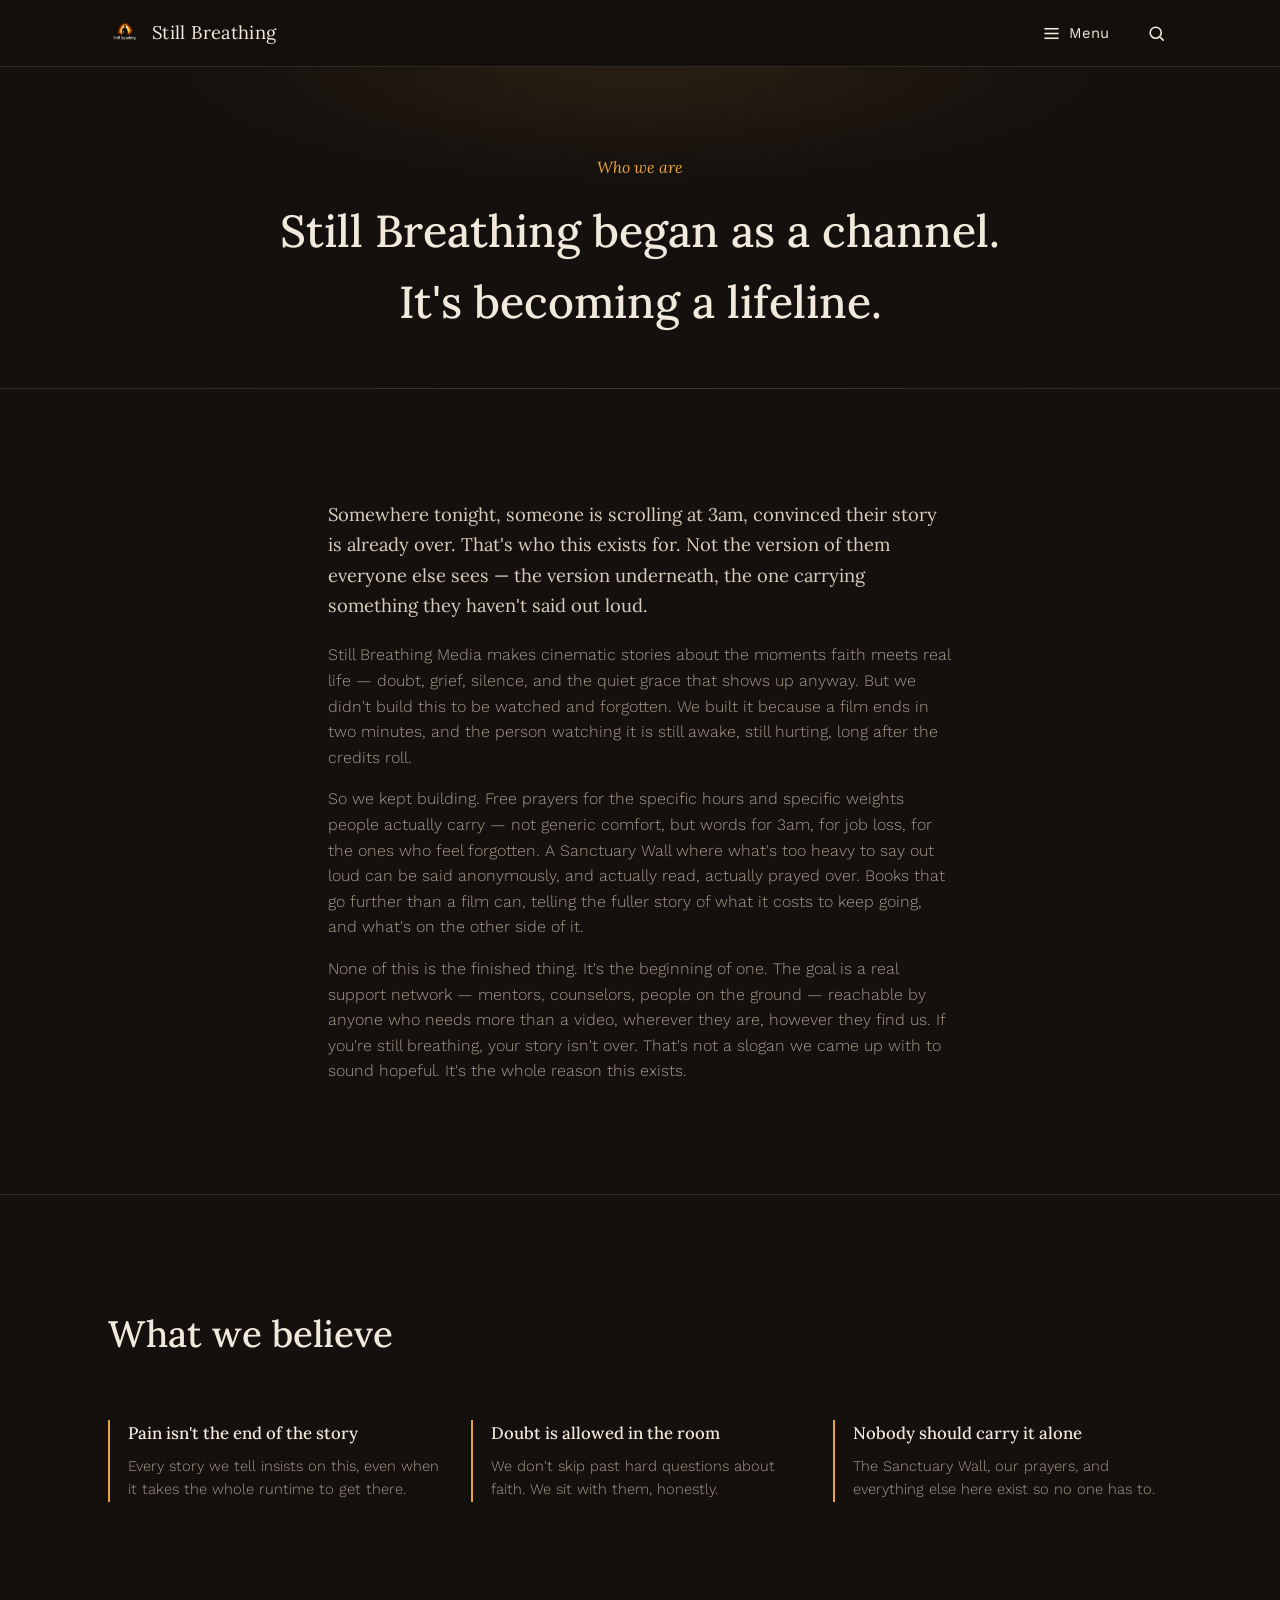
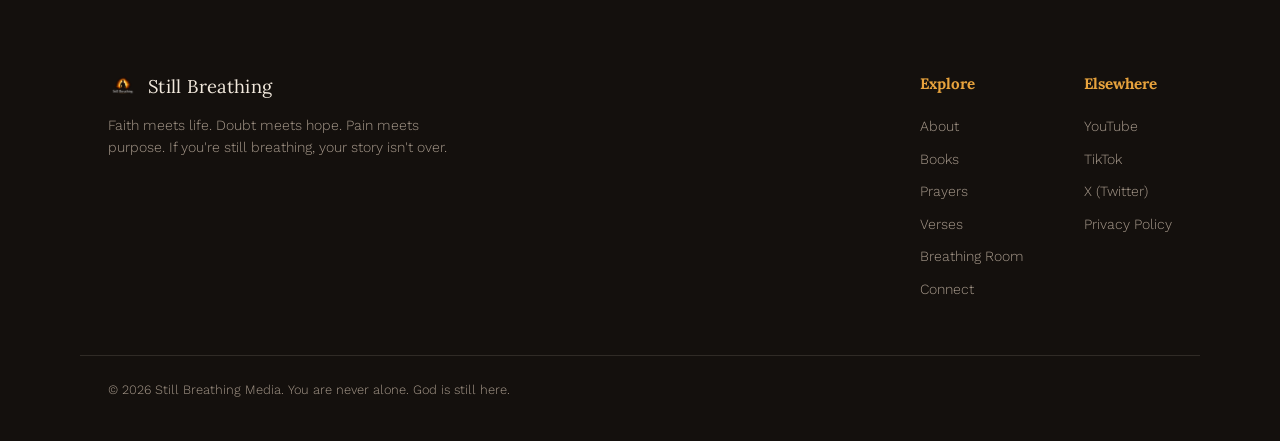
==== about.html @ 2c036c38 "Add files via upload" ====
<!DOCTYPE html>
<html lang="en">
<head>
<meta charset="UTF-8">
<meta name="viewport" content="width=device-width, initial-scale=1.0">
<title>About | Still Breathing Media</title>
<link rel="preconnect" href="https://fonts.googleapis.com">
<link href="https://fonts.googleapis.com/css2?family=Lora:ital,wght@0,400;0,500;0,600;1,400&family=Work+Sans:wght@300;400;500;600&display=swap" rel="stylesheet">
<link rel="stylesheet" href="styles.css">
</head>
<body>

<nav>
  <div class="wrap" style="display:flex;align-items:center;justify-content:space-between;">
    <a href="index.html" class="brand"><img src="logo.png" alt="Still Breathing" style="height:34px;width:auto;"> Still Breathing</a>
    <div style="display:flex;align-items:center;gap:26px;">
      <div class="menu-wrap">
        <button class="menu-toggle" id="menuToggle" aria-label="Menu">
          <svg width="19" height="19" viewBox="0 0 24 24" fill="none" stroke="currentColor" stroke-width="2"><line x1="3" y1="6" x2="21" y2="6"/><line x1="3" y1="12" x2="21" y2="12"/><line x1="3" y1="18" x2="21" y2="18"/></svg>
          Menu
        </button>
        <div class="menu-panel" id="menuPanel">
          <a href="index.html">Home</a>
          <a href="about.html" class="active">About</a>
          <a href="books.html">Books</a>
          <a href="prayers.html">Prayers</a>
          <a href="verses.html">Verses</a>
          <a href="breathing-room.html">Breathing Room</a>
          <a href="connect.html">Connect</a>
        </div>
      </div>
      <div class="search-wrap">
        <button class="search-toggle" id="searchToggle" aria-label="Search">
          <svg width="19" height="19" viewBox="0 0 24 24" fill="none" stroke="currentColor" stroke-width="2"><circle cx="11" cy="11" r="7"/><line x1="21" y1="21" x2="16.65" y2="16.65"/></svg>
        </button>
        <div class="search-panel" id="searchPanel">
          <input type="text" id="searchInput" placeholder="Search stories, prayers, books...">
          <div class="search-results" id="searchResults"></div>
        </div>
      </div>
    </div>
  </div>
</nav>

<div class="page-hero">
  <div class="wrap">
    <p class="kicker">Who we are</p>
    <h1>Still Breathing began as a channel.<br>It's becoming a lifeline.</h1>
  </div>
</div>

<section>
  <div class="wrap" style="max-width:680px;">
    <p style="color:#D9CCBC;font-size:1.15rem;font-family:'Lora',serif;line-height:1.65;margin-bottom:22px;">
      Somewhere tonight, someone is scrolling at 3am, convinced their story is already over. That's who this exists for. Not the version of them everyone else sees — the version underneath, the one carrying something they haven't said out loud.
    </p>
    <p style="color:var(--muted);margin-bottom:16px;">
      Still Breathing Media makes cinematic stories about the moments faith meets real life — doubt, grief, silence, and the quiet grace that shows up anyway. But we didn't build this to be watched and forgotten. We built it because a film ends in two minutes, and the person watching it is still awake, still hurting, long after the credits roll.
    </p>
    <p style="color:var(--muted);margin-bottom:16px;">
      So we kept building. Free prayers for the specific hours and specific weights people actually carry — not generic comfort, but words for 3am, for job loss, for the ones who feel forgotten. A Sanctuary Wall where what's too heavy to say out loud can be said anonymously, and actually read, actually prayed over. Books that go further than a film can, telling the fuller story of what it costs to keep going, and what's on the other side of it.
    </p>
    <p style="color:var(--muted);">
      None of this is the finished thing. It's the beginning of one. The goal is a real support network — mentors, counselors, people on the ground — reachable by anyone who needs more than a video, wherever they are, however they find us. If you're still breathing, your story isn't over. That's not a slogan we came up with to sound hopeful. It's the whole reason this exists.
    </p>
  </div>
</section>

<section style="border-bottom:none;">
  <div class="wrap">
    <div class="section-head">
      <h2>What we believe</h2>
    </div>
    <div class="value-grid">
      <div class="value-card">
        <h3>Pain isn't the end of the story</h3>
        <p>Every story we tell insists on this, even when it takes the whole runtime to get there.</p>
      </div>
      <div class="value-card">
        <h3>Doubt is allowed in the room</h3>
        <p>We don't skip past hard questions about faith. We sit with them, honestly.</p>
      </div>
      <div class="value-card">
        <h3>Nobody should carry it alone</h3>
        <p>The Sanctuary Wall, our prayers, and everything else here exist so no one has to.</p>
      </div>
    </div>
  </div>
</section>

<footer>
  <div class="wrap foot-inner">
    <div class="foot-brand">
      <a href="index.html" class="brand"><img src="logo.png" alt="Still Breathing" style="height:30px;width:auto;"> Still Breathing</a>
      <p>Faith meets life. Doubt meets hope. Pain meets purpose. If you're still breathing, your story isn't over.</p>
    </div>
    <div class="foot-links">
      <div class="foot-col">
        <h4>Explore</h4>
        <a href="about.html">About</a>
        <a href="books.html">Books</a>
        <a href="prayers.html">Prayers</a>
        <a href="verses.html">Verses</a>
        <a href="breathing-room.html">Breathing Room</a>
        <a href="connect.html">Connect</a>
      </div>
      <div class="foot-col">
        <h4>Elsewhere</h4>
        <a href="https://youtube.com/@stillbreathing-media" target="_blank" rel="noopener">YouTube</a>
        <a href="https://www.tiktok.com/@stillbreathimed" target="_blank" rel="noopener">TikTok</a>
        <a href="https://x.com/StillBreathiMed" target="_blank" rel="noopener">X (Twitter)</a>
        <a href="privacy.html">Privacy Policy</a>
      </div>
    </div>
  </div>
  <div class="wrap foot-bottom">© 2026 Still Breathing Media. You are never alone. God is still here.</div>
</footer>

<script src="search.js"></script>
</body>
</html>
---- styles.css ----
:root{
    --black: #14100D;
    --ember: #2B140A;
    --ember-deep: #1D0E08;
    --gold: #E8A33D;
    --rust: #B5502E;
    --cream: #F2E9DD;
    --muted: #A89A8C;
    --line: rgba(242,233,221,0.12);
  }
  *{ box-sizing: border-box; margin:0; padding:0; }
  html{ scroll-behavior: smooth; }
  body{
    background: var(--black);
    color: var(--cream);
    font-family: 'Work Sans', sans-serif;
    font-weight: 300;
    line-height: 1.6;
    overflow-x: hidden;
  }
  h1,h2,h3,.serif{ font-family: 'Lora', serif; font-weight: 500; }
  a{ color: inherit; text-decoration: none; }
  img{ max-width:100%; display:block; }

  .wrap{ max-width: 1120px; margin: 0 auto; padding: 0 28px; }

  /* NAV */
  nav{
    position: sticky; top:0; z-index: 50;
    background: rgba(20,16,13,0.88);
    backdrop-filter: blur(8px);
    border-bottom: 1px solid var(--line);
  }
  nav .wrap{ display:flex; align-items:center; justify-content:space-between; padding-top:16px; padding-bottom:16px; }
  .brand{ display:flex; align-items:center; gap:10px; font-family:'Lora',serif; font-size:1.15rem; letter-spacing:0.02em; }
  .brand .mark{
    width: 30px; height:30px; border-radius:50%;
    background: radial-gradient(circle at 50% 40%, var(--gold), var(--rust) 70%, transparent 100%);
  }
  .navlinks{ display:flex; gap: 28px; font-size: 0.92rem; color: var(--muted); }
  .navlinks a:hover{ color: var(--gold); }
  @media (max-width: 680px){ .navlinks{ display:none; } }

  /* HERO */
  .hero{
    position: relative;
    min-height: 92vh;
    display:flex; align-items:center;
    background:
      radial-gradient(ellipse 60% 70% at 78% 30%, rgba(232,163,61,0.16), transparent 60%),
      radial-gradient(ellipse 50% 50% at 20% 90%, rgba(181,80,46,0.14), transparent 60%),
      var(--black);
    border-bottom: 1px solid var(--line);
  }
  .hero-inner{ max-width: 640px; padding: 100px 0 90px; }
  .hero p.kicker{
    color: var(--gold); font-size: 0.98rem; font-family:'Lora',serif; font-style: italic;
    margin-bottom: 22px;
  }
  .hero h1{
    font-size: clamp(2.4rem, 5.4vw, 3.6rem);
    line-height: 1.12;
    color: var(--cream);
  }
  .hero h1 .glow{ color: var(--gold); }
  .hero .lede{
    margin-top: 26px; font-size: 1.08rem; color: var(--muted); max-width: 480px;
  }
  .cta-row{ margin-top: 40px; display:flex; gap:16px; flex-wrap:wrap; }
  .btn{
    display:inline-block; padding: 14px 26px; font-size: 0.95rem;
    border-radius: 2px; cursor:pointer; border: 1px solid transparent;
    font-family:'Work Sans',sans-serif;
  }
  .btn-solid{ background: var(--gold); color: var(--ember-deep); font-weight:600; }
  .btn-solid:hover{ background: #f0b158; }
  .btn-ghost{ border-color: var(--line); color: var(--cream); }
  .btn-ghost:hover{ border-color: var(--gold); color: var(--gold); }

  /* SECTION shared */
  section{ padding: 110px 0; border-bottom: 1px solid var(--line); }
  .section-head{ max-width: 620px; margin-bottom: 56px; }
  .section-head h2{ font-size: clamp(1.7rem, 3.4vw, 2.3rem); }
  .section-head p{ color: var(--muted); margin-top: 16px; font-size: 1.02rem; }

  /* MISSION */
  .mission-grid{ display:grid; grid-template-columns: 1.1fr 0.9fr; gap: 60px; align-items: start; }
  @media (max-width: 800px){ .mission-grid{ grid-template-columns: 1fr; } }
  .mission-text p{ margin-bottom: 20px; color: #D9CCBC; font-size: 1.05rem; }
  .mission-text p:first-child{ font-family:'Lora',serif; font-size: 1.3rem; color: var(--cream); line-height: 1.5; }
  .stat-stack{ border-left: 1px solid var(--line); padding-left: 32px; }
  .stat{ padding: 22px 0; border-bottom: 1px solid var(--line); }
  .stat:last-child{ border-bottom:none; }
  .stat .num{ font-family:'Lora',serif; font-size: 1.9rem; color: var(--gold); }
  .stat .label{ color: var(--muted); font-size: 0.92rem; margin-top: 4px; }

  /* WATCH */
  .film-row{ display:grid; grid-template-columns: repeat(2,1fr); gap: 24px; }
  @media (max-width: 800px){ .film-row{ grid-template-columns: 1fr; } }
  .film{ border: 1px solid var(--line); }
  .film-thumb{ aspect-ratio: 16/9; background: var(--ember-deep); position: relative; }
  .film-thumb iframe{ width:100%; height:100%; display:block; border:0; }
  .watch-more{ margin-top: 44px; }

  /* SANCTUARY WALL */
  .sanctuary{ background: var(--ember-deep); }
  .sanctuary-inner{ display:grid; grid-template-columns: 0.9fr 1.1fr; gap: 60px; }
  @media (max-width: 800px){ .sanctuary-inner{ grid-template-columns: 1fr; } }
  .sanctuary-text h2{ font-size: clamp(1.7rem,3.4vw,2.3rem); }
  .sanctuary-text p{ color: var(--muted); margin-top: 18px; }
  .sanctuary-text .note{
    margin-top: 28px; padding: 16px 18px; border-left: 2px solid var(--gold);
    font-size: 0.88rem; color: var(--muted); background: rgba(232,163,61,0.05);
  }
  .wall-form{ display:flex; flex-direction:column; gap:16px; }
  .wall-form textarea, .wall-form select{
    width:100%; background: rgba(242,233,221,0.04); border: 1px solid var(--line);
    color: var(--cream); padding: 14px 16px; font-family:'Work Sans',sans-serif; font-size:0.95rem;
    border-radius: 2px;
  }
  .wall-form textarea{ min-height: 130px; resize: vertical; }
  .wall-form textarea:focus, .wall-form select:focus{ outline: 1px solid var(--gold); }
  .wall-form .row{ display:flex; gap:16px; flex-wrap:wrap; align-items:center; }
  .wall-status{ font-size: 0.85rem; color: var(--gold); min-height: 1.2em; }
  .wall-list{ margin-top: 40px; display:flex; flex-direction:column; gap: 14px; }
  .wall-item{
    border: 1px solid var(--line); padding: 16px 18px; font-size: 0.92rem; color: #D9CCBC;
    background: rgba(242,233,221,0.02);
  }
  .wall-item .tag{ color: var(--gold); font-size: 0.78rem; font-family:'Lora',serif; font-style: italic; display:block; margin-bottom:6px; }

  /* RESOURCES */
  .res-grid{ display:grid; grid-template-columns: repeat(3, 1fr); gap: 24px; }
  @media (max-width: 800px){ .res-grid{ grid-template-columns: 1fr; } }
  .res-card{ border: 1px solid var(--line); padding: 32px 26px; display:flex; flex-direction:column; height:100%; }
  .res-card h3{ font-size: 1.2rem; }
  .res-card .price{ color: var(--gold); font-family:'Lora',serif; margin: 14px 0 16px; font-size: 1.1rem; }
  .res-card p.desc{ color: var(--muted); font-size: 0.92rem; flex-grow:1; }
  .res-card .btn{ margin-top: 22px; align-self:flex-start; }

  /* MEMBERSHIP / SUPPORT */
  .support{ background: linear-gradient(180deg, var(--black), var(--ember-deep)); }
  .support-inner{ text-align:center; max-width: 620px; margin: 0 auto; }
  .support h2{ font-size: clamp(1.9rem,4vw,2.6rem); }
  .support p{ color: var(--muted); margin-top: 18px; font-size: 1.05rem; }
  .tier-row{ display:grid; grid-template-columns: repeat(3,1fr); gap: 20px; margin-top: 48px; text-align:left; }
  @media (max-width: 800px){ .tier-row{ grid-template-columns:1fr; } }
  .tier{ border: 1px solid var(--line); padding: 28px 24px; }
  .tier.featured{ border-color: var(--gold); background: rgba(232,163,61,0.04); }
  .tier .name{ font-family:'Lora',serif; font-size: 1.15rem; }
  .tier .amt{ font-family:'Lora',serif; color: var(--gold); font-size: 1.6rem; margin: 12px 0; }
  .tier ul{ list-style:none; margin-top: 16px; color: var(--muted); font-size:0.88rem; }
  .tier li{ padding: 6px 0; border-top: 1px solid var(--line); }
  .tier li:first-child{ border-top:none; }
  .tier .btn{ width:100%; text-align:center; margin-top: 22px; }

  /* FOOTER */
  footer{ padding: 60px 0 40px; }
  .foot-inner{ display:flex; justify-content:space-between; flex-wrap:wrap; gap: 30px; }
  .foot-brand{ max-width: 340px; }
  .foot-brand p{ color: var(--muted); font-size: 0.88rem; margin-top: 12px; }
  .foot-links{ display:flex; gap: 60px; flex-wrap:wrap; }
  .foot-col h4{ font-family:'Lora',serif; font-size: 0.95rem; margin-bottom: 14px; color: var(--gold); }
  .foot-col a{ display:block; color: var(--muted); font-size: 0.88rem; padding: 5px 0; }
  .foot-col a:hover{ color: var(--cream); }
  .foot-bottom{ margin-top: 50px; padding-top: 24px; border-top: 1px solid var(--line); color: var(--muted); font-size: 0.8rem; }

/* ---- shared page nav additions ---- */
.navlinks a.active{ color: var(--gold); }
@media (max-width: 480px){
  nav .brand{ font-size: 0.95rem; white-space: nowrap; }
  nav .brand img{ height: 28px !important; }
}
.menu-wrap{ position: relative; }
.menu-toggle{ background:none; border:none; color:var(--cream); cursor:pointer; padding:6px; display:flex; align-items:center; gap:8px; font-family:'Work Sans',sans-serif; font-size:0.92rem; }
.menu-panel{
  position: absolute; top: 46px; right: 0; width: 220px;
  background: var(--ember-deep); border: 1px solid var(--line);
  display: none; z-index: 60; flex-direction: column;
}
.menu-panel.open{ display:flex; }
.menu-panel a{ padding: 13px 18px; font-size: 0.95rem; color: var(--cream); border-bottom: 1px solid var(--line); }
.menu-panel a:last-child{ border-bottom:none; }
.menu-panel a:hover, .menu-panel a.active{ color: var(--gold); background: rgba(232,163,61,0.06); }
.search-wrap{ position: relative; }
.search-toggle{ background:none; border:none; color:var(--cream); cursor:pointer; padding:6px; display:flex; align-items:center; }
.search-panel{
  position: absolute; top: 46px; right: 0; width: 280px;
  background: var(--ember-deep); border: 1px solid var(--line); padding: 12px;
  display: none; z-index: 60;
}
.search-panel.open{ display:block; }
.search-panel input{
  width:100%; background: rgba(242,233,221,0.05); border:1px solid var(--line); color:var(--cream);
  padding: 10px 12px; font-family:'Work Sans',sans-serif; font-size:0.92rem; border-radius:2px;
}
.search-results{ margin-top:10px; max-height: 260px; overflow-y:auto; }
.search-results a{ display:block; padding:8px 6px; font-size:0.88rem; color:var(--cream); border-bottom:1px solid var(--line); }
.search-results a:hover{ color: var(--gold); }
.search-results .empty{ color: var(--muted); font-size: 0.85rem; padding: 8px 6px; }

/* ---- page hero (non-home pages) ---- */
.page-hero{ padding: 70px 0 50px; border-bottom:1px solid var(--line); text-align:center;
  background: radial-gradient(ellipse 60% 60% at 50% 0%, rgba(232,163,61,0.10), transparent 60%); }
.page-hero .kicker{ color: var(--gold); font-family:'Lora',serif; font-style: italic; margin-bottom: 14px; }
.page-hero h1{ font-family:'Lora',serif; font-size: clamp(2rem,5vw,2.8rem); }
.page-hero p{ color: var(--muted); max-width: 560px; margin: 18px auto 0; }

/* ---- book carousel ---- */
.carousel{ position: relative; overflow: hidden; border: 1px solid var(--line); }
.carousel-track{ display:flex; transition: transform 0.6s ease; }
.carousel-slide{ min-width:100%; display:grid; grid-template-columns: 220px 1fr; gap: 30px; align-items:center; padding: 30px; }
@media (max-width: 640px){ .carousel-slide{ grid-template-columns: 1fr; text-align:center; } }
.carousel-slide img{ width:100%; border: 1px solid var(--line); }
.carousel-slide .cs-title{ font-family:'Lora',serif; font-size:1.5rem; margin-bottom:10px; }
.carousel-slide .cs-desc{ color: var(--muted); font-size: 0.95rem; margin-bottom: 16px; }
.carousel-dots{ display:flex; justify-content:center; gap:8px; padding: 16px 0; background: var(--ember-deep); }
.carousel-dots button{ width:8px; height:8px; border-radius:50%; border:none; background: var(--line); cursor:pointer; padding:0; }
.carousel-dots button.active{ background: var(--gold); }

/* ---- book grid with cover art ---- */
.book-grid{ display:grid; grid-template-columns: repeat(3,1fr); gap: 24px; }
@media (max-width: 800px){ .book-grid{ grid-template-columns: repeat(2,1fr); } }
@media (max-width: 520px){ .book-grid{ grid-template-columns: 1fr; } }
.book-card{ border: 1px solid var(--line); }
.book-card img{ width:100%; aspect-ratio: 2/3; object-fit: cover; display:block; }
.book-card .bc-body{ padding: 16px 18px 20px; }
.book-card h3{ font-family:'Lora',serif; font-size: 1.05rem; margin-bottom:8px; }
.book-card .price{ color: var(--gold); font-size: 0.85rem; margin-bottom: 12px; font-family:'Lora',serif; }

/* ---- about page ---- */
.value-grid{ display:grid; grid-template-columns: repeat(3,1fr); gap: 24px; margin-top: 20px; }
@media (max-width: 800px){ .value-grid{ grid-template-columns: 1fr; } }
.value-card{ border-left: 2px solid var(--gold); padding-left: 18px; }
.value-card h3{ font-family:'Lora',serif; font-size: 1.05rem; margin-bottom: 8px; }
.value-card p{ color: var(--muted); font-size: 0.92rem; }
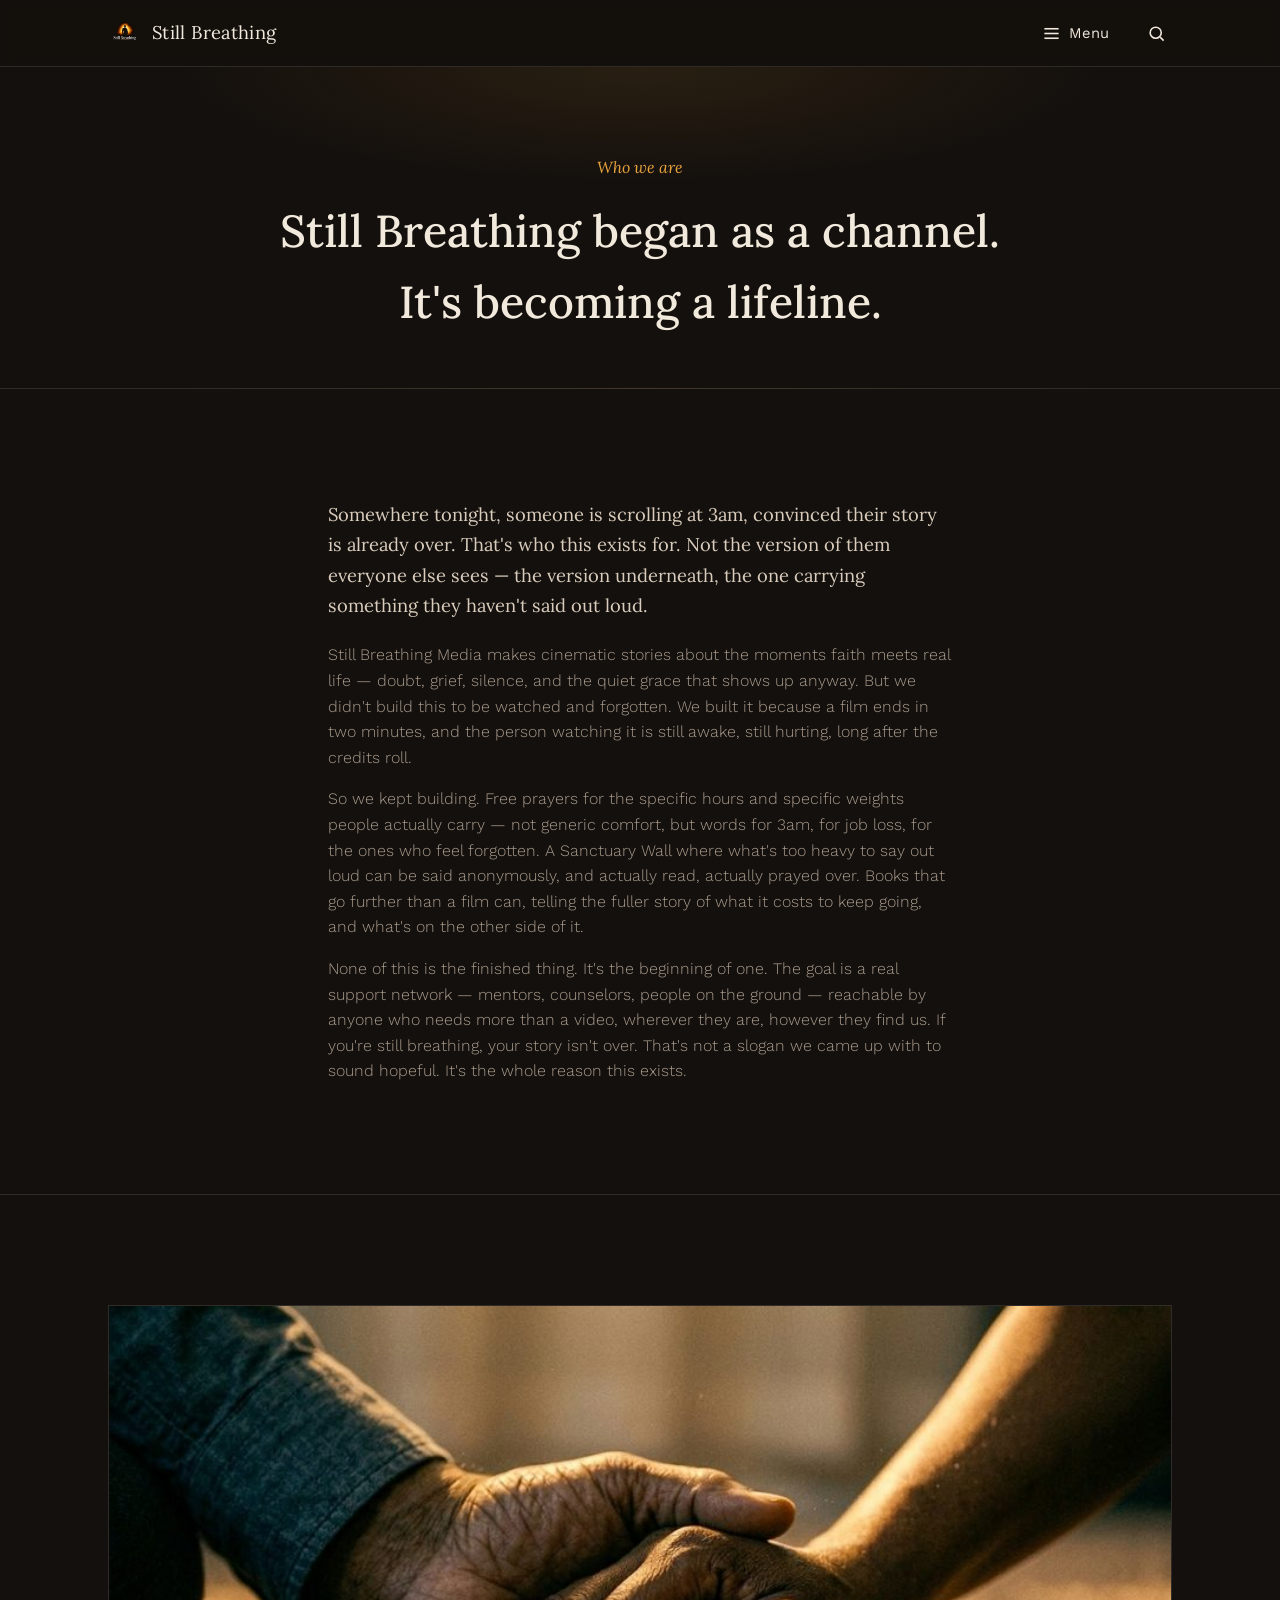
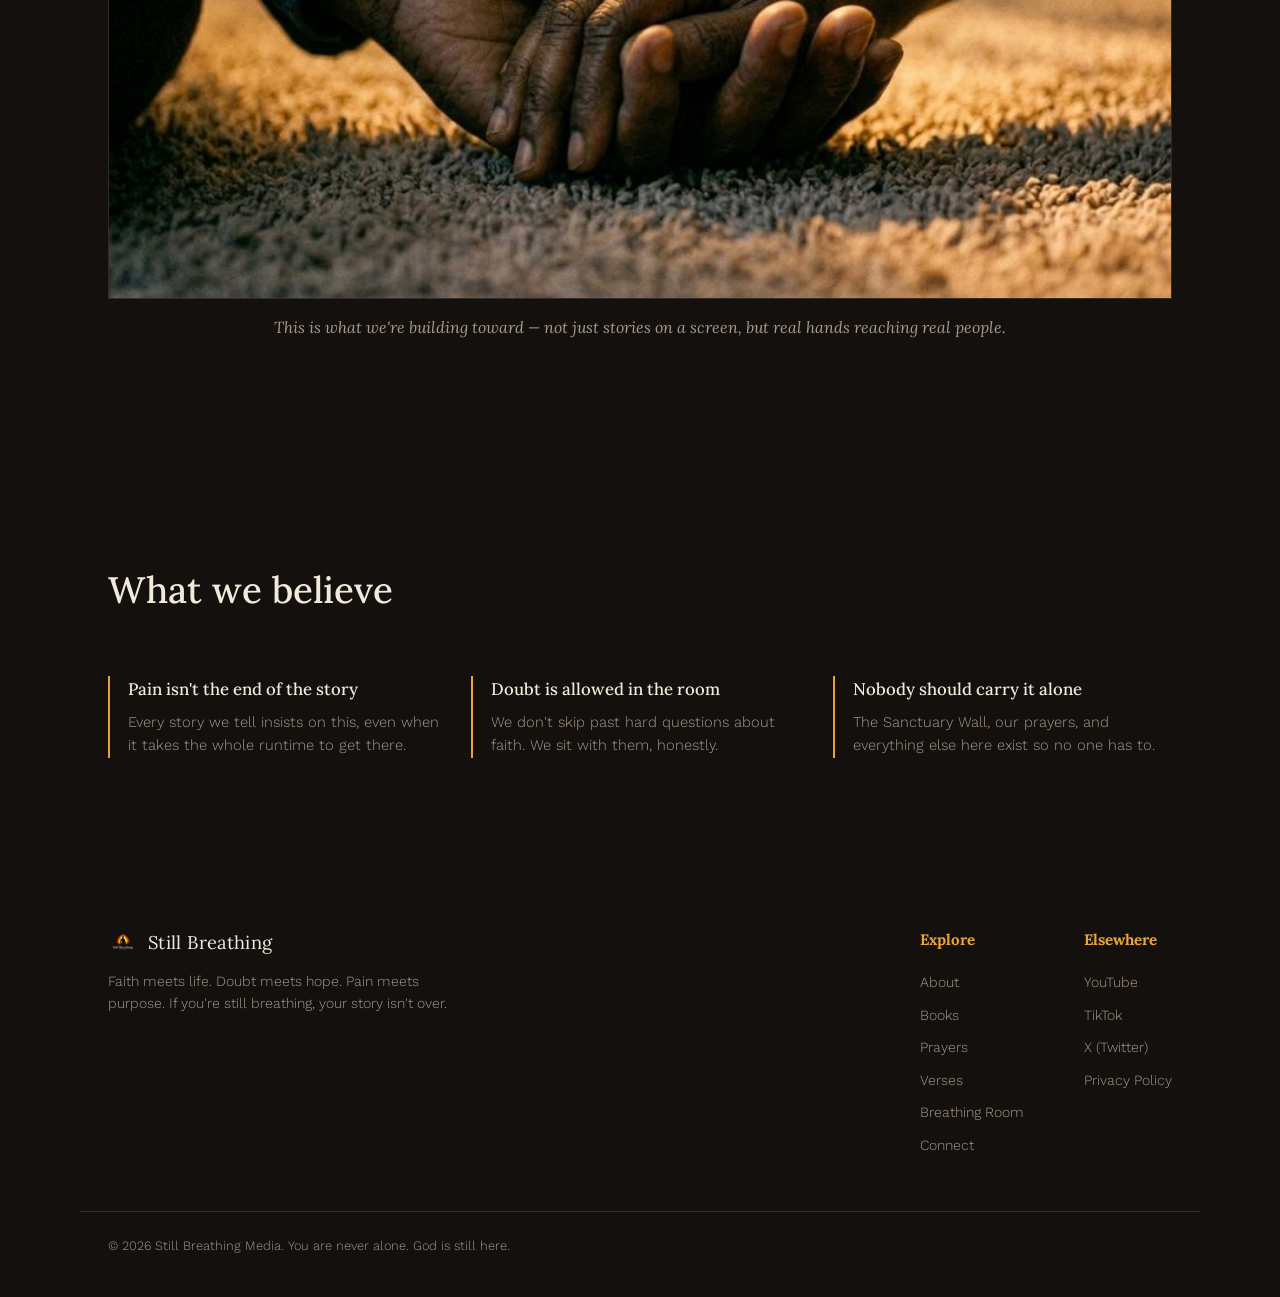
==== commit 91cc8625: "Add files via upload" ====
--- a/about.html
+++ b/about.html
@@ -68,6 +68,13 @@
 
 <section style="border-bottom:none;">
   <div class="wrap">
+    <img src="scene-hands-comfort.jpg" alt="A hand reaching to comfort another" style="width:100%;border:1px solid var(--line);margin-bottom:16px;">
+    <p style="text-align:center;color:var(--muted);font-style:italic;font-family:'Lora',serif;">This is what we're building toward — not just stories on a screen, but real hands reaching real people.</p>
+  </div>
+</section>
+
+<section style="border-bottom:none;">
+  <div class="wrap">
     <div class="section-head">
       <h2>What we believe</h2>
     </div>
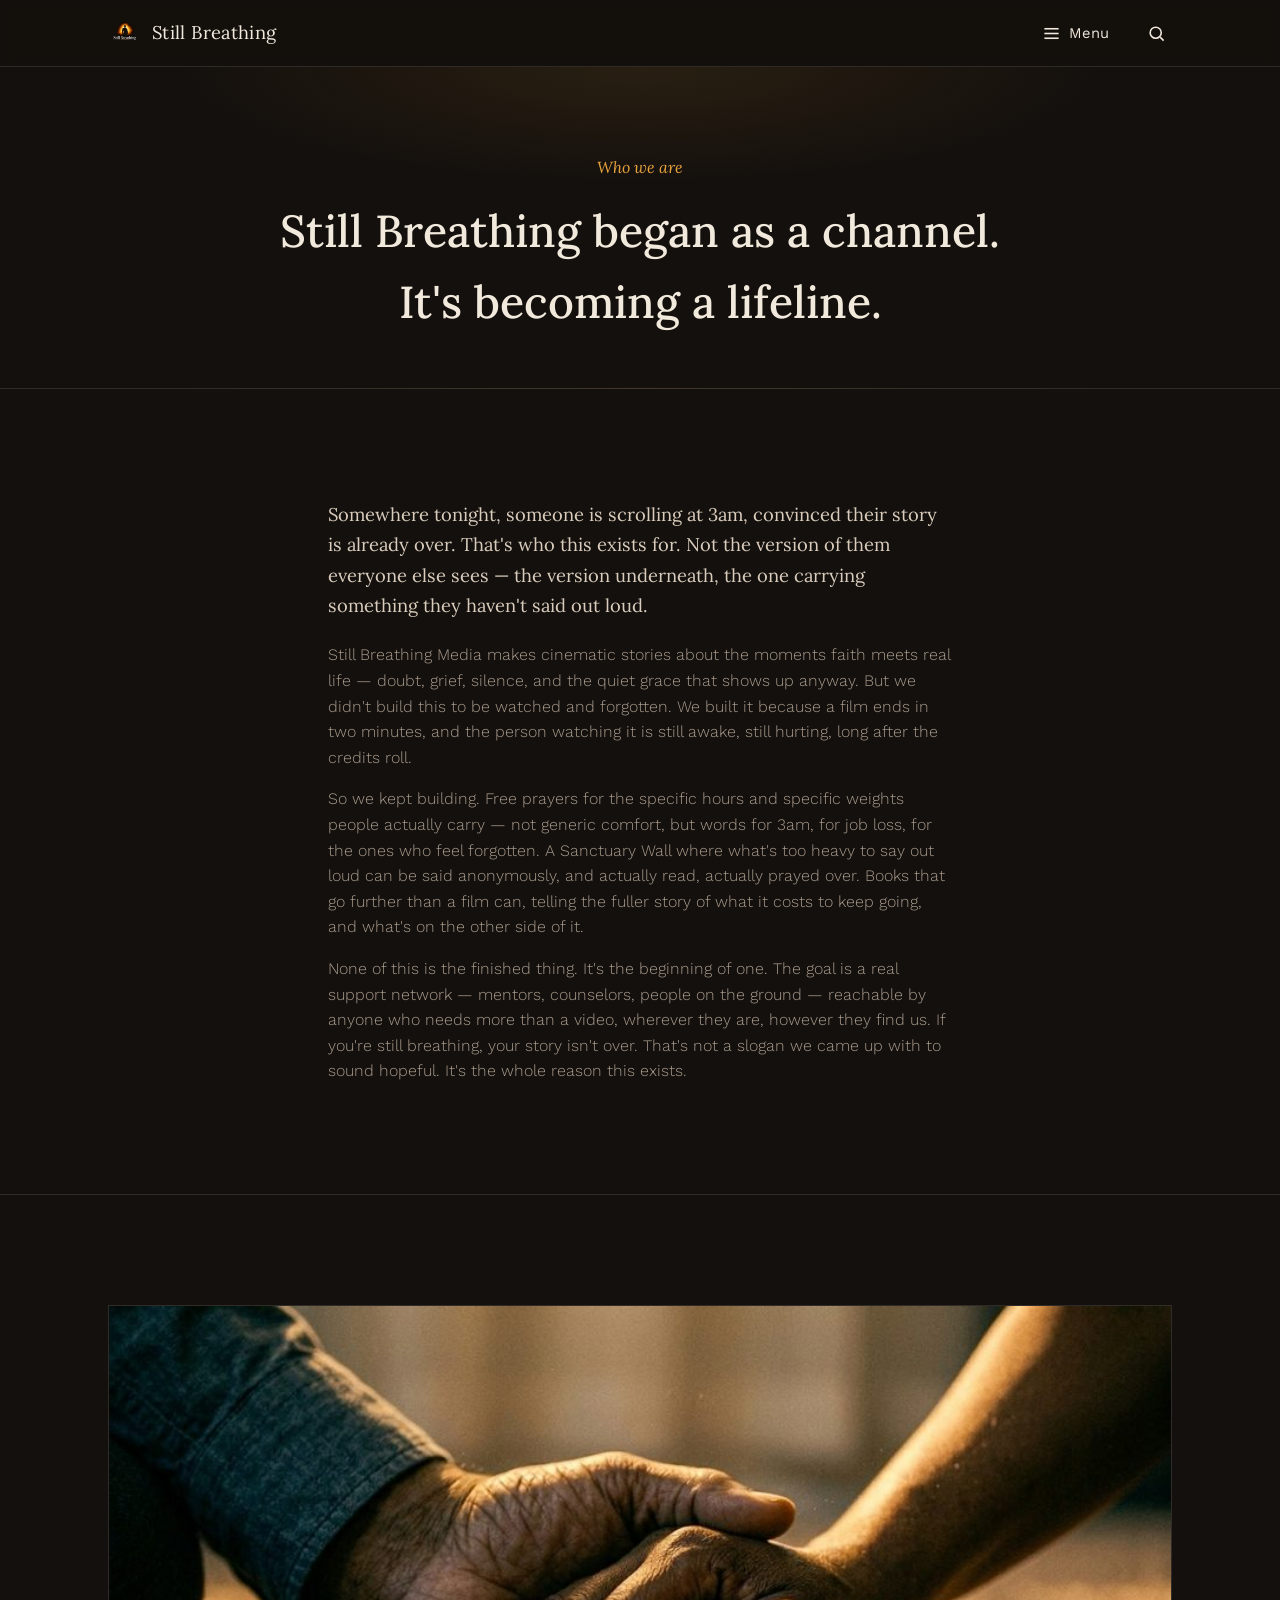
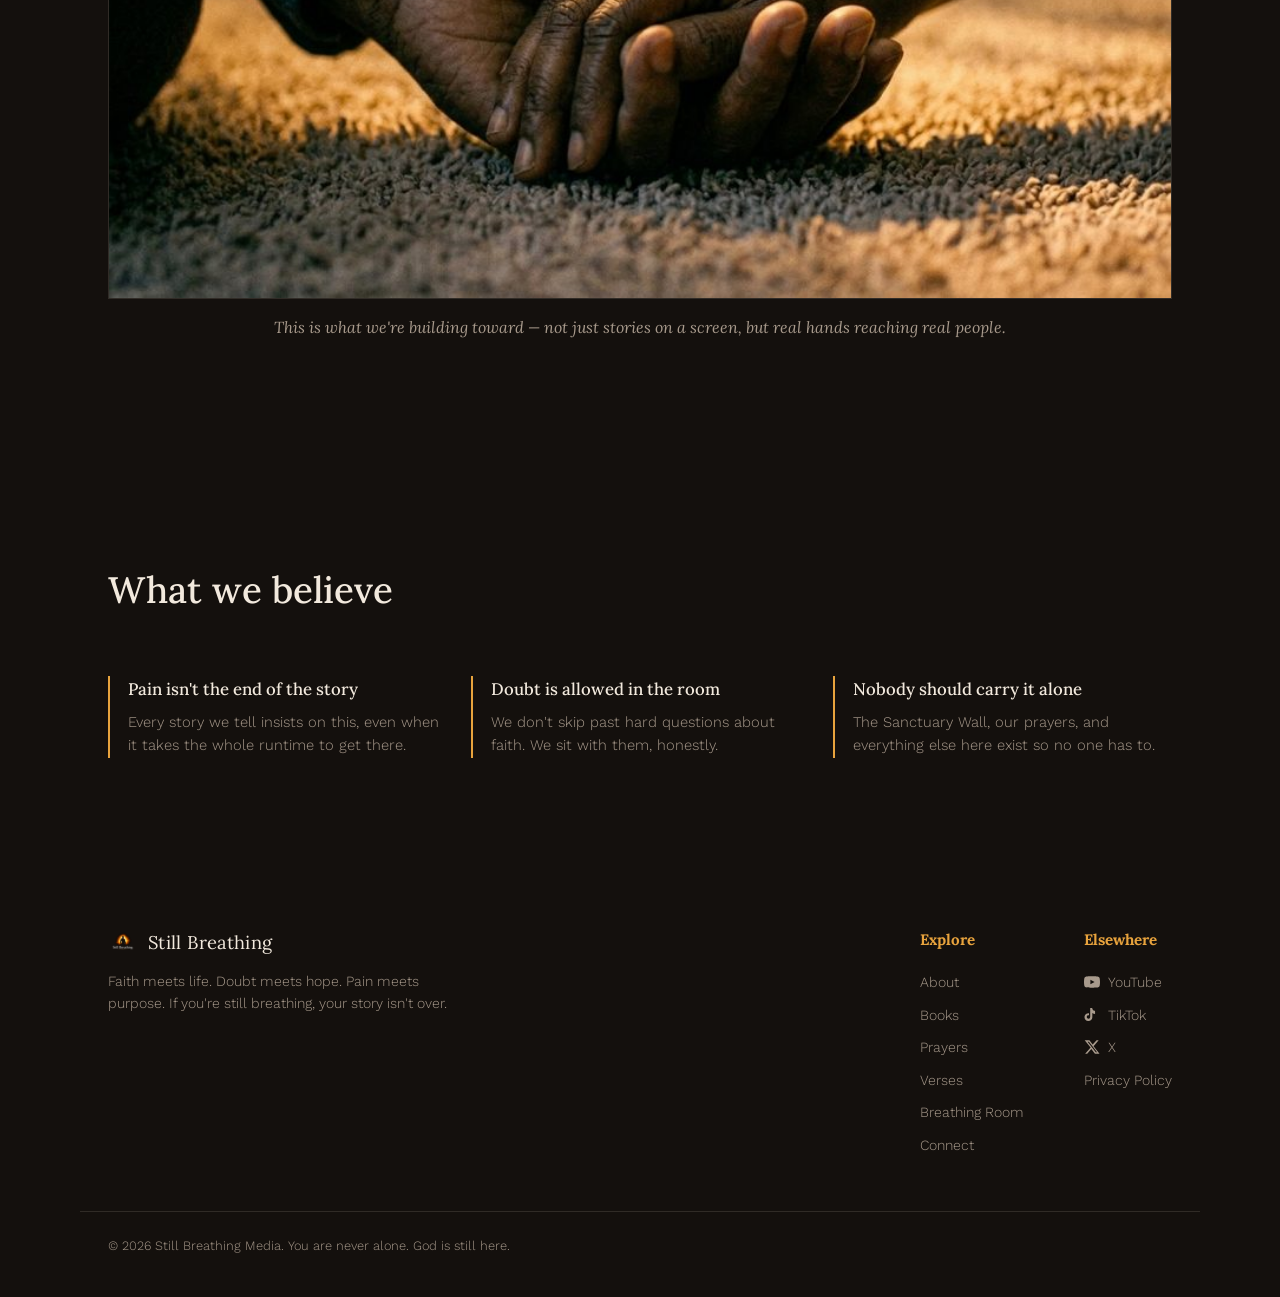
==== commit 8bebc9ad: "Add files via upload" ====
--- a/about.html
+++ b/about.html
@@ -113,9 +113,9 @@
       </div>
       <div class="foot-col">
         <h4>Elsewhere</h4>
-        <a href="https://youtube.com/@stillbreathing-media" target="_blank" rel="noopener">YouTube</a>
-        <a href="https://www.tiktok.com/@stillbreathimed" target="_blank" rel="noopener">TikTok</a>
-        <a href="https://x.com/StillBreathiMed" target="_blank" rel="noopener">X (Twitter)</a>
+        <a href="https://youtube.com/@stillbreathing-media" target="_blank" rel="noopener" style="display:flex;align-items:center;gap:8px;"><svg width="16" height="16" viewBox="0 0 24 24" fill="currentColor"><path d="M23.5 6.2a3 3 0 0 0-2.1-2.1C19.5 3.5 12 3.5 12 3.5s-7.5 0-9.4.6A3 3 0 0 0 .5 6.2 31 31 0 0 0 0 12a31 31 0 0 0 .5 5.8 3 3 0 0 0 2.1 2.1c1.9.6 9.4.6 9.4.6s7.5 0 9.4-.6a3 3 0 0 0 2.1-2.1A31 31 0 0 0 24 12a31 31 0 0 0-.5-5.8ZM9.6 15.5V8.5l6.3 3.5-6.3 3.5Z"/></svg> YouTube</a>
+        <a href="https://www.tiktok.com/@stillbreathimed" target="_blank" rel="noopener" style="display:flex;align-items:center;gap:8px;"><svg width="16" height="16" viewBox="0 0 24 24" fill="currentColor"><path d="M16.6 5.8a4.3 4.3 0 0 1-3.1-1.3 4.3 4.3 0 0 1-1.2-2.9h-3v13.4a2.6 2.6 0 1 1-1.8-2.5V9.4a5.9 5.9 0 1 0 5 5.8V9.1a7.3 7.3 0 0 0 4.1 1.3V7.1a4.3 4.3 0 0 1-.03-1.3Z"/></svg> TikTok</a>
+        <a href="https://x.com/StillBreathiMed" target="_blank" rel="noopener" style="display:flex;align-items:center;gap:8px;"><svg width="16" height="16" viewBox="0 0 24 24" fill="currentColor"><path d="M18.9 2H22l-7.6 8.7L23.3 22h-6.9l-5.4-7-6.2 7H1.7l8.2-9.3L1 2h7.1l4.9 6.4L18.9 2Zm-1.2 18h1.9L7.4 4h-2l12.3 16Z"/></svg> X</a>
         <a href="privacy.html">Privacy Policy</a>
       </div>
     </div>
--- a/styles.css
+++ b/styles.css
@@ -47,9 +47,10 @@
     min-height: 92vh;
     display:flex; align-items:center;
     background:
-      radial-gradient(ellipse 60% 70% at 78% 30%, rgba(232,163,61,0.16), transparent 60%),
-      radial-gradient(ellipse 50% 50% at 20% 90%, rgba(181,80,46,0.14), transparent 60%),
-      var(--black);
+      linear-gradient(90deg, rgba(20,16,13,0.97) 0%, rgba(20,16,13,0.75) 42%, rgba(20,16,13,0.25) 75%, rgba(20,16,13,0.05) 100%),
+      url('hero-sunset-road.jpg');
+    background-size: cover;
+    background-position: center 35%;
     border-bottom: 1px solid var(--line);
   }
   .hero-inner{ max-width: 640px; padding: 100px 0 90px; }
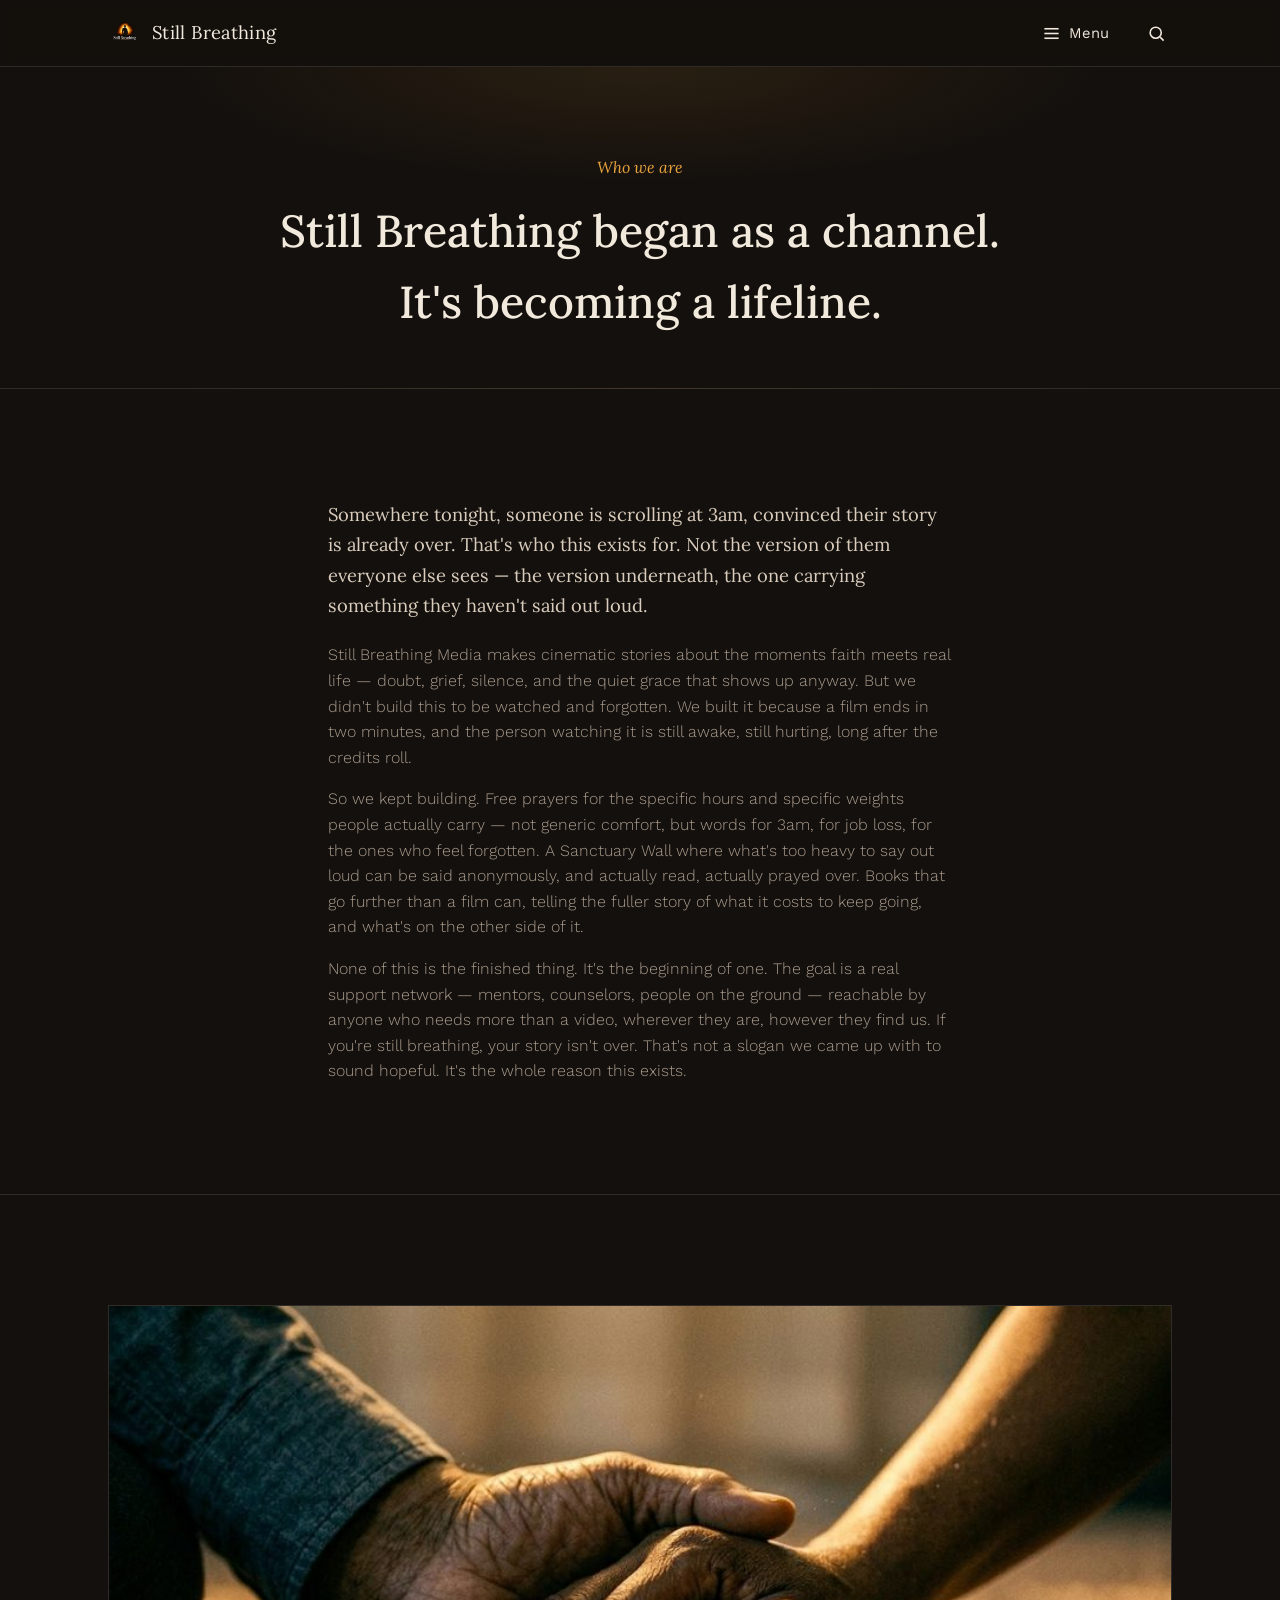
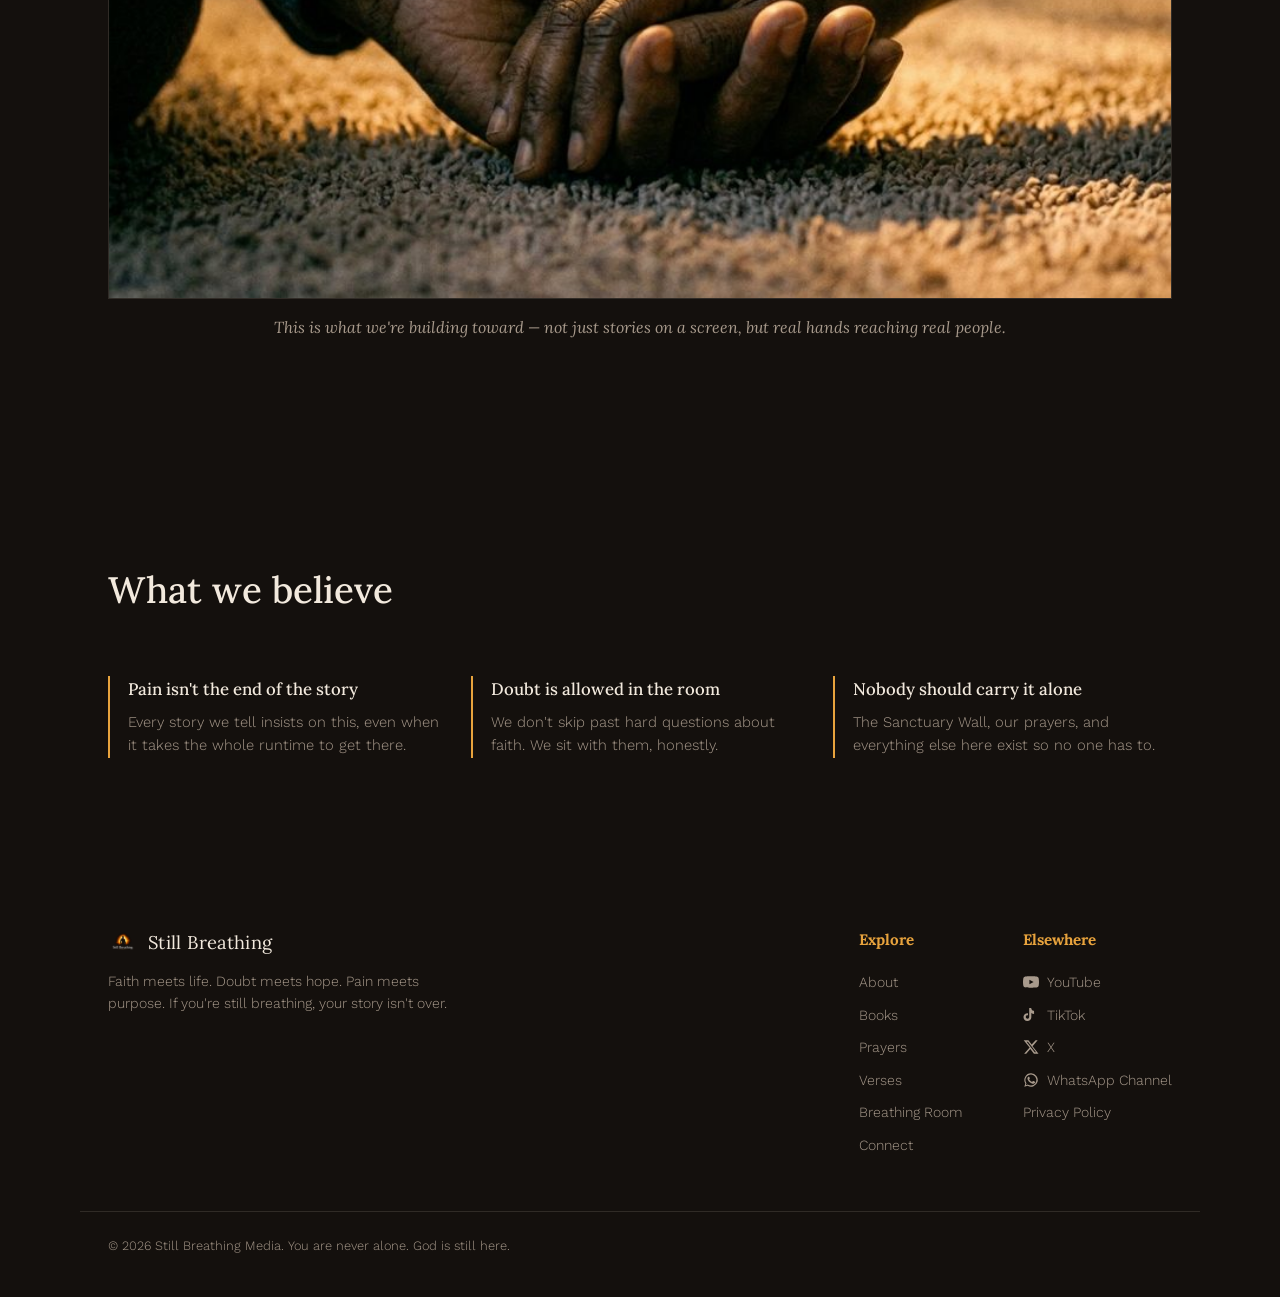
==== commit c5f5867f: "Add files via upload" ====
--- a/about.html
+++ b/about.html
@@ -116,6 +116,7 @@
         <a href="https://youtube.com/@stillbreathing-media" target="_blank" rel="noopener" style="display:flex;align-items:center;gap:8px;"><svg width="16" height="16" viewBox="0 0 24 24" fill="currentColor"><path d="M23.5 6.2a3 3 0 0 0-2.1-2.1C19.5 3.5 12 3.5 12 3.5s-7.5 0-9.4.6A3 3 0 0 0 .5 6.2 31 31 0 0 0 0 12a31 31 0 0 0 .5 5.8 3 3 0 0 0 2.1 2.1c1.9.6 9.4.6 9.4.6s7.5 0 9.4-.6a3 3 0 0 0 2.1-2.1A31 31 0 0 0 24 12a31 31 0 0 0-.5-5.8ZM9.6 15.5V8.5l6.3 3.5-6.3 3.5Z"/></svg> YouTube</a>
         <a href="https://www.tiktok.com/@stillbreathimed" target="_blank" rel="noopener" style="display:flex;align-items:center;gap:8px;"><svg width="16" height="16" viewBox="0 0 24 24" fill="currentColor"><path d="M16.6 5.8a4.3 4.3 0 0 1-3.1-1.3 4.3 4.3 0 0 1-1.2-2.9h-3v13.4a2.6 2.6 0 1 1-1.8-2.5V9.4a5.9 5.9 0 1 0 5 5.8V9.1a7.3 7.3 0 0 0 4.1 1.3V7.1a4.3 4.3 0 0 1-.03-1.3Z"/></svg> TikTok</a>
         <a href="https://x.com/StillBreathiMed" target="_blank" rel="noopener" style="display:flex;align-items:center;gap:8px;"><svg width="16" height="16" viewBox="0 0 24 24" fill="currentColor"><path d="M18.9 2H22l-7.6 8.7L23.3 22h-6.9l-5.4-7-6.2 7H1.7l8.2-9.3L1 2h7.1l4.9 6.4L18.9 2Zm-1.2 18h1.9L7.4 4h-2l12.3 16Z"/></svg> X</a>
+        <a href="https://whatsapp.com/channel/0029Vb8vGeH4CrfjfmcAk53d" target="_blank" rel="noopener" style="display:flex;align-items:center;gap:8px;"><svg width="16" height="16" viewBox="0 0 24 24" fill="currentColor"><path d="M17.5 14.4c-.3-.1-1.7-.9-2-1-.3-.1-.5-.1-.7.1-.2.3-.8 1-.9 1.1-.2.2-.3.2-.6.1-.3-.1-1.2-.5-2.3-1.5-.9-.8-1.4-1.7-1.6-2-.2-.3 0-.5.1-.6.1-.1.3-.3.4-.5.1-.1.2-.3.3-.4.1-.2 0-.4 0-.5C10 9 9.6 8 9.4 7.6c-.2-.4-.4-.4-.6-.4h-.5c-.2 0-.5.1-.7.3-.2.3-.9 1-.9 2.3 0 1.3 1 2.6 1.1 2.8.1.2 2 3 4.8 4.3.7.3 1.2.5 1.6.6.7.2 1.3.2 1.8.1.5-.1 1.7-.7 2-1.4.2-.7.2-1.2.2-1.3-.1-.1-.2-.2-.5-.3ZM12 2a10 10 0 0 0-8.5 15.2L2 22l4.9-1.5A10 10 0 1 0 12 2Zm0 18.2c-1.6 0-3.1-.4-4.4-1.2l-.3-.2-3 .9.9-2.9-.2-.3A8.2 8.2 0 1 1 12 20.2Z"/></svg> WhatsApp Channel</a>
         <a href="privacy.html">Privacy Policy</a>
       </div>
     </div>
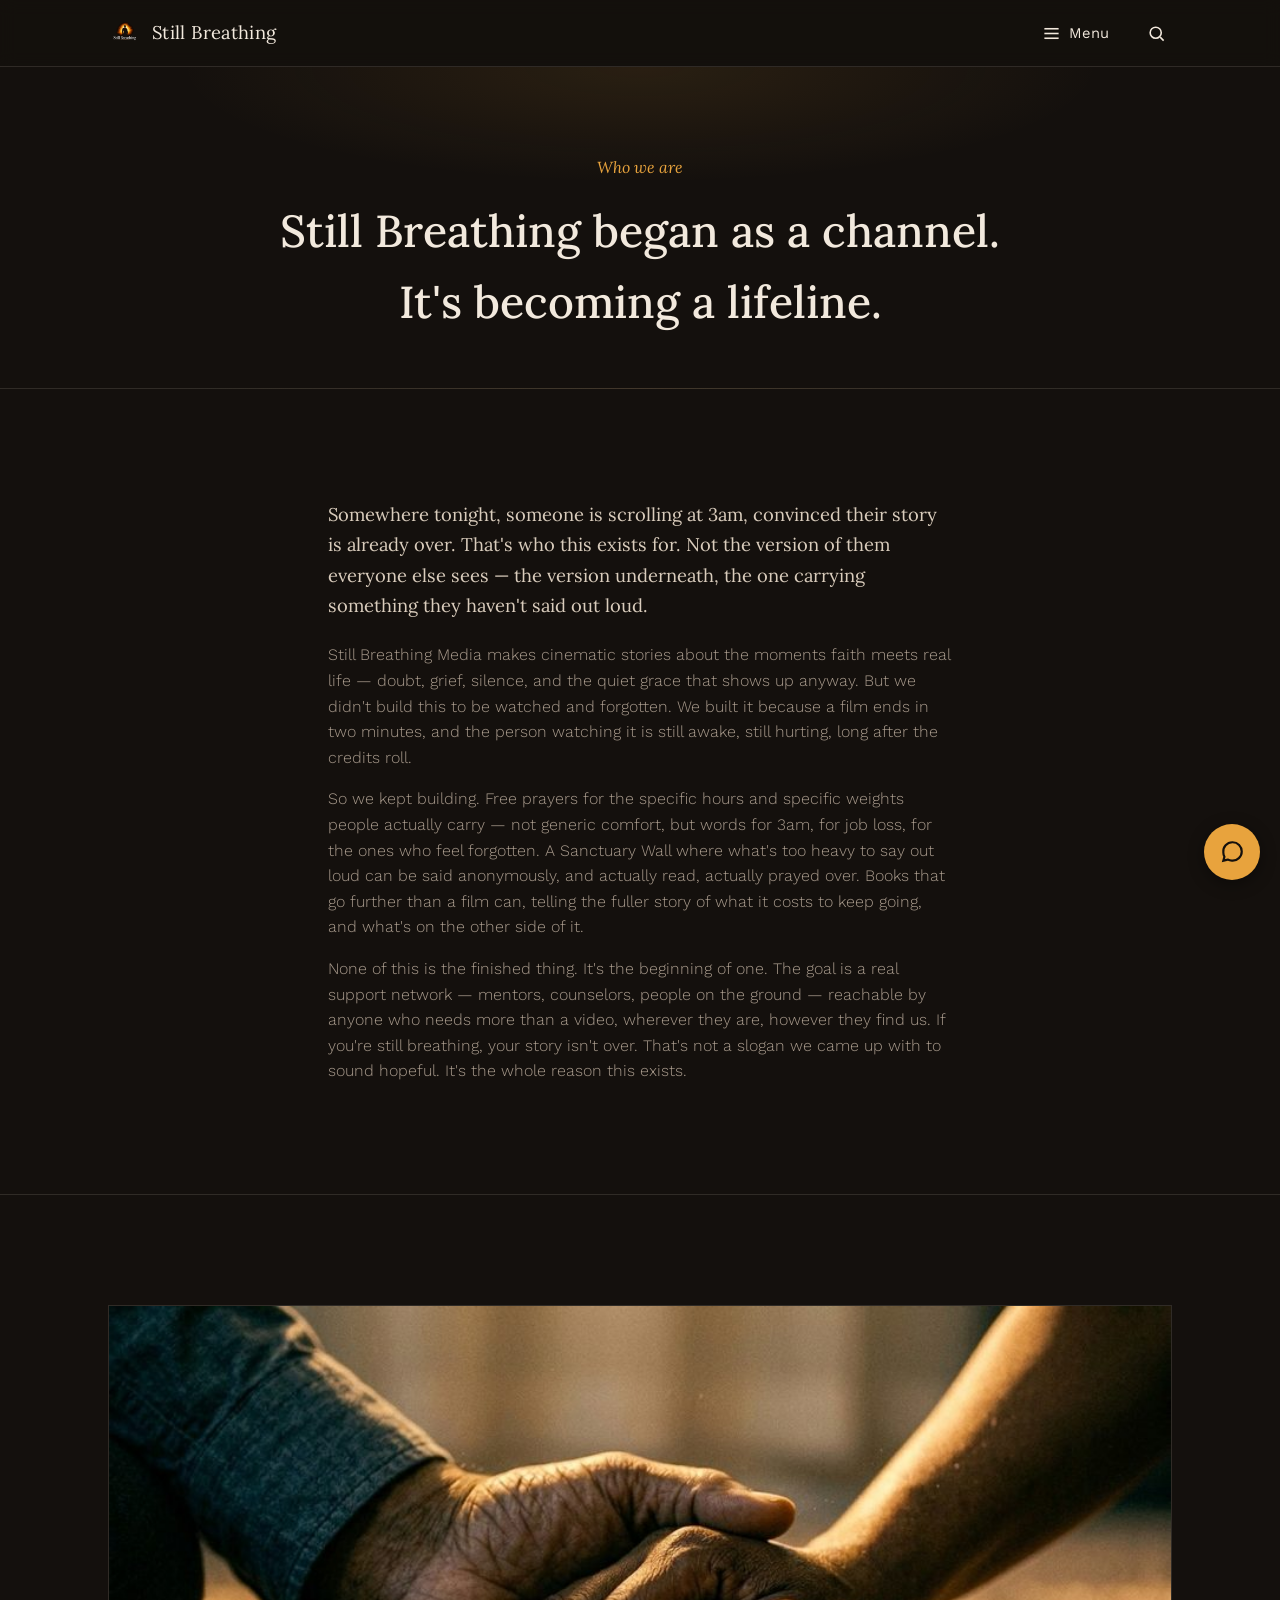
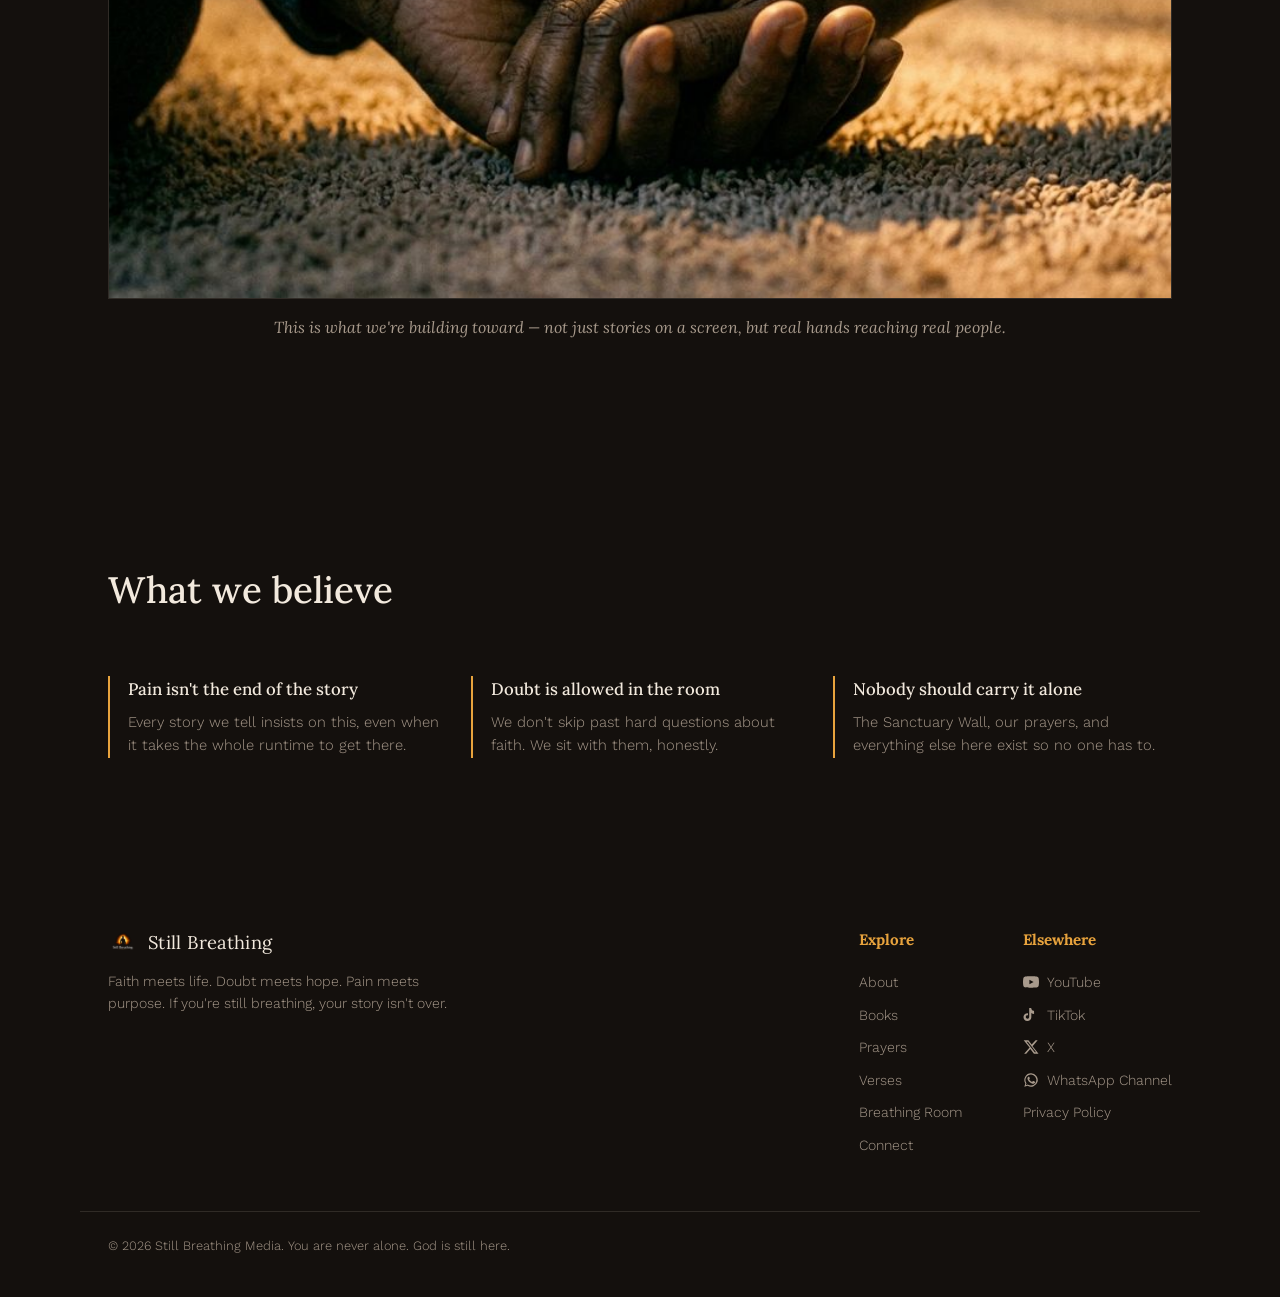
==== commit 667c2b5c: "Add files via upload" ====
--- a/about.html
+++ b/about.html
@@ -6,7 +6,7 @@
 <title>About | Still Breathing Media</title>
 <link rel="preconnect" href="https://fonts.googleapis.com">
 <link href="https://fonts.googleapis.com/css2?family=Lora:ital,wght@0,400;0,500;0,600;1,400&family=Work+Sans:wght@300;400;500;600&display=swap" rel="stylesheet">
-<link rel="stylesheet" href="styles.css">
+<link rel="stylesheet" href="styles.css?v=2">
 </head>
 <body>
 
@@ -124,6 +124,7 @@
   <div class="wrap foot-bottom">© 2026 Still Breathing Media. You are never alone. God is still here.</div>
 </footer>
 
-<script src="search.js"></script>
+<script src="search.js?v=4"></script>
+<script src="assistant.js?v=1"></script>
 </body>
 </html>
